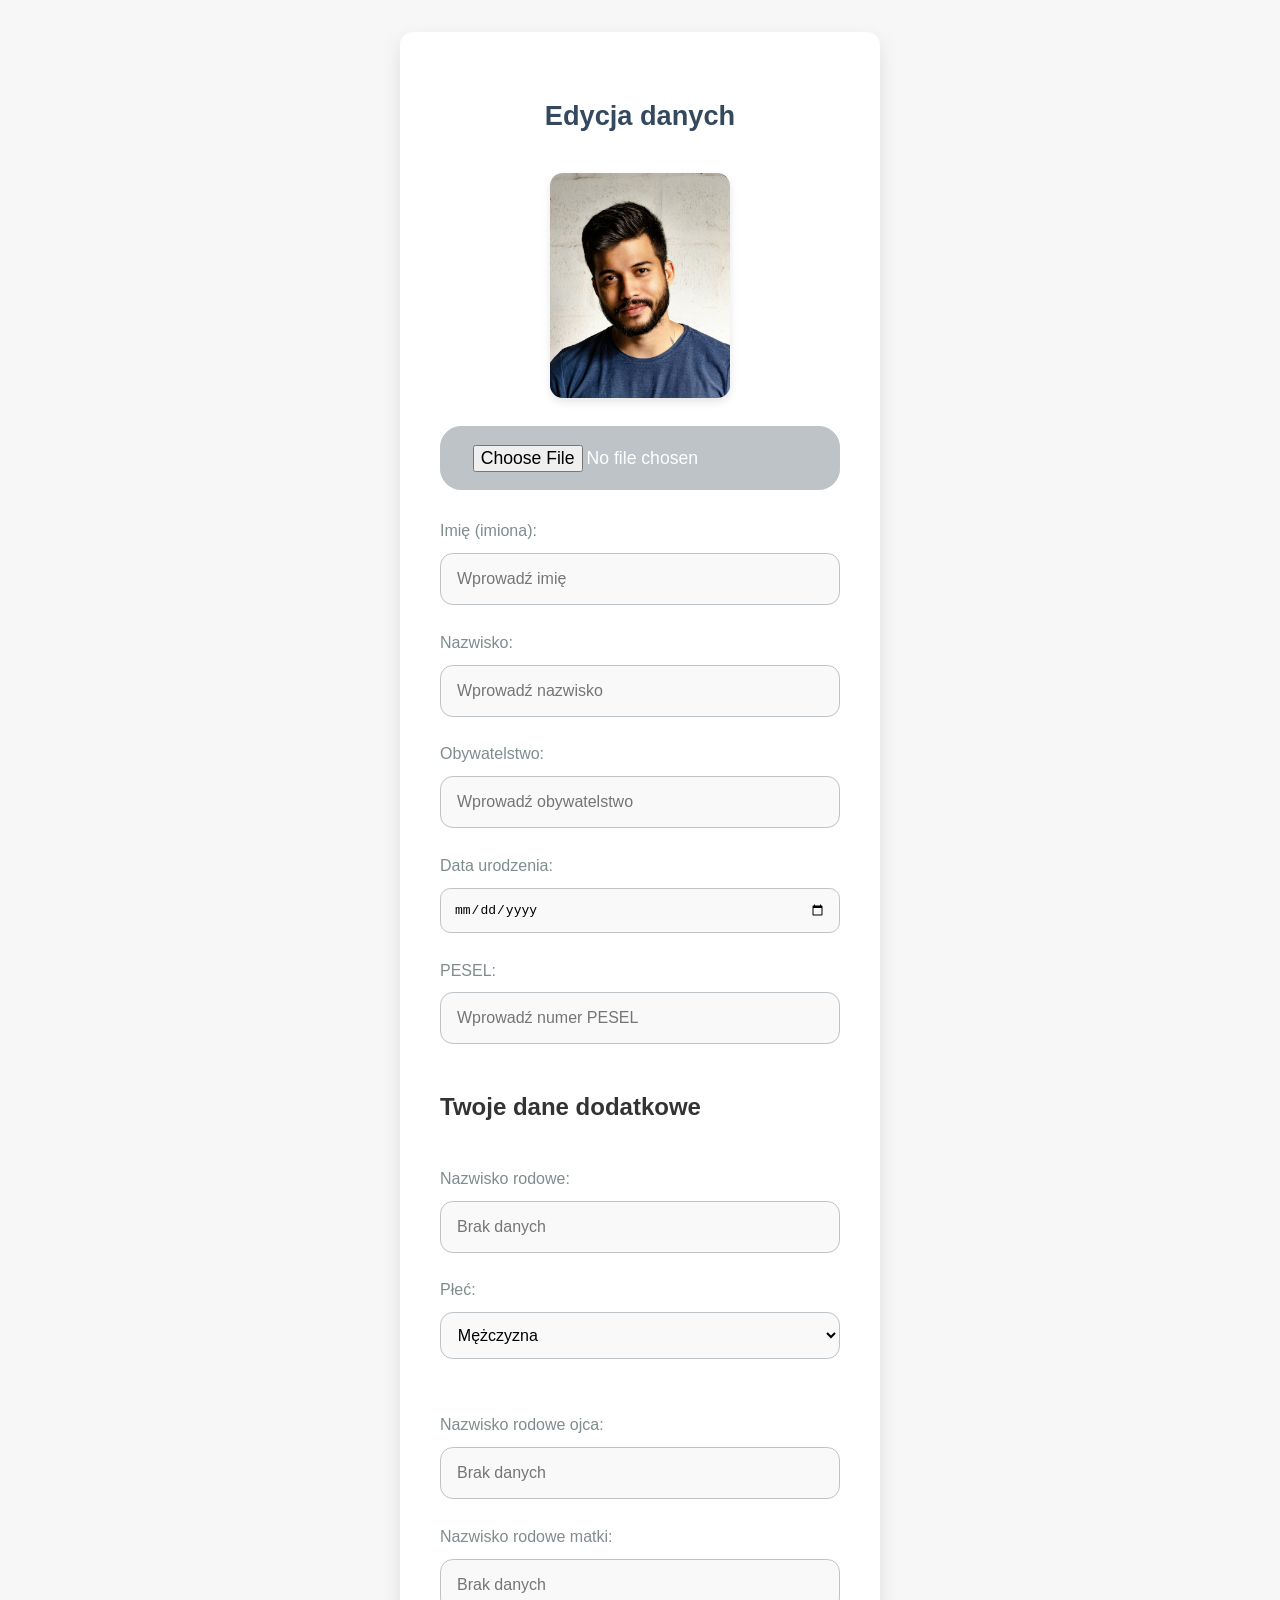
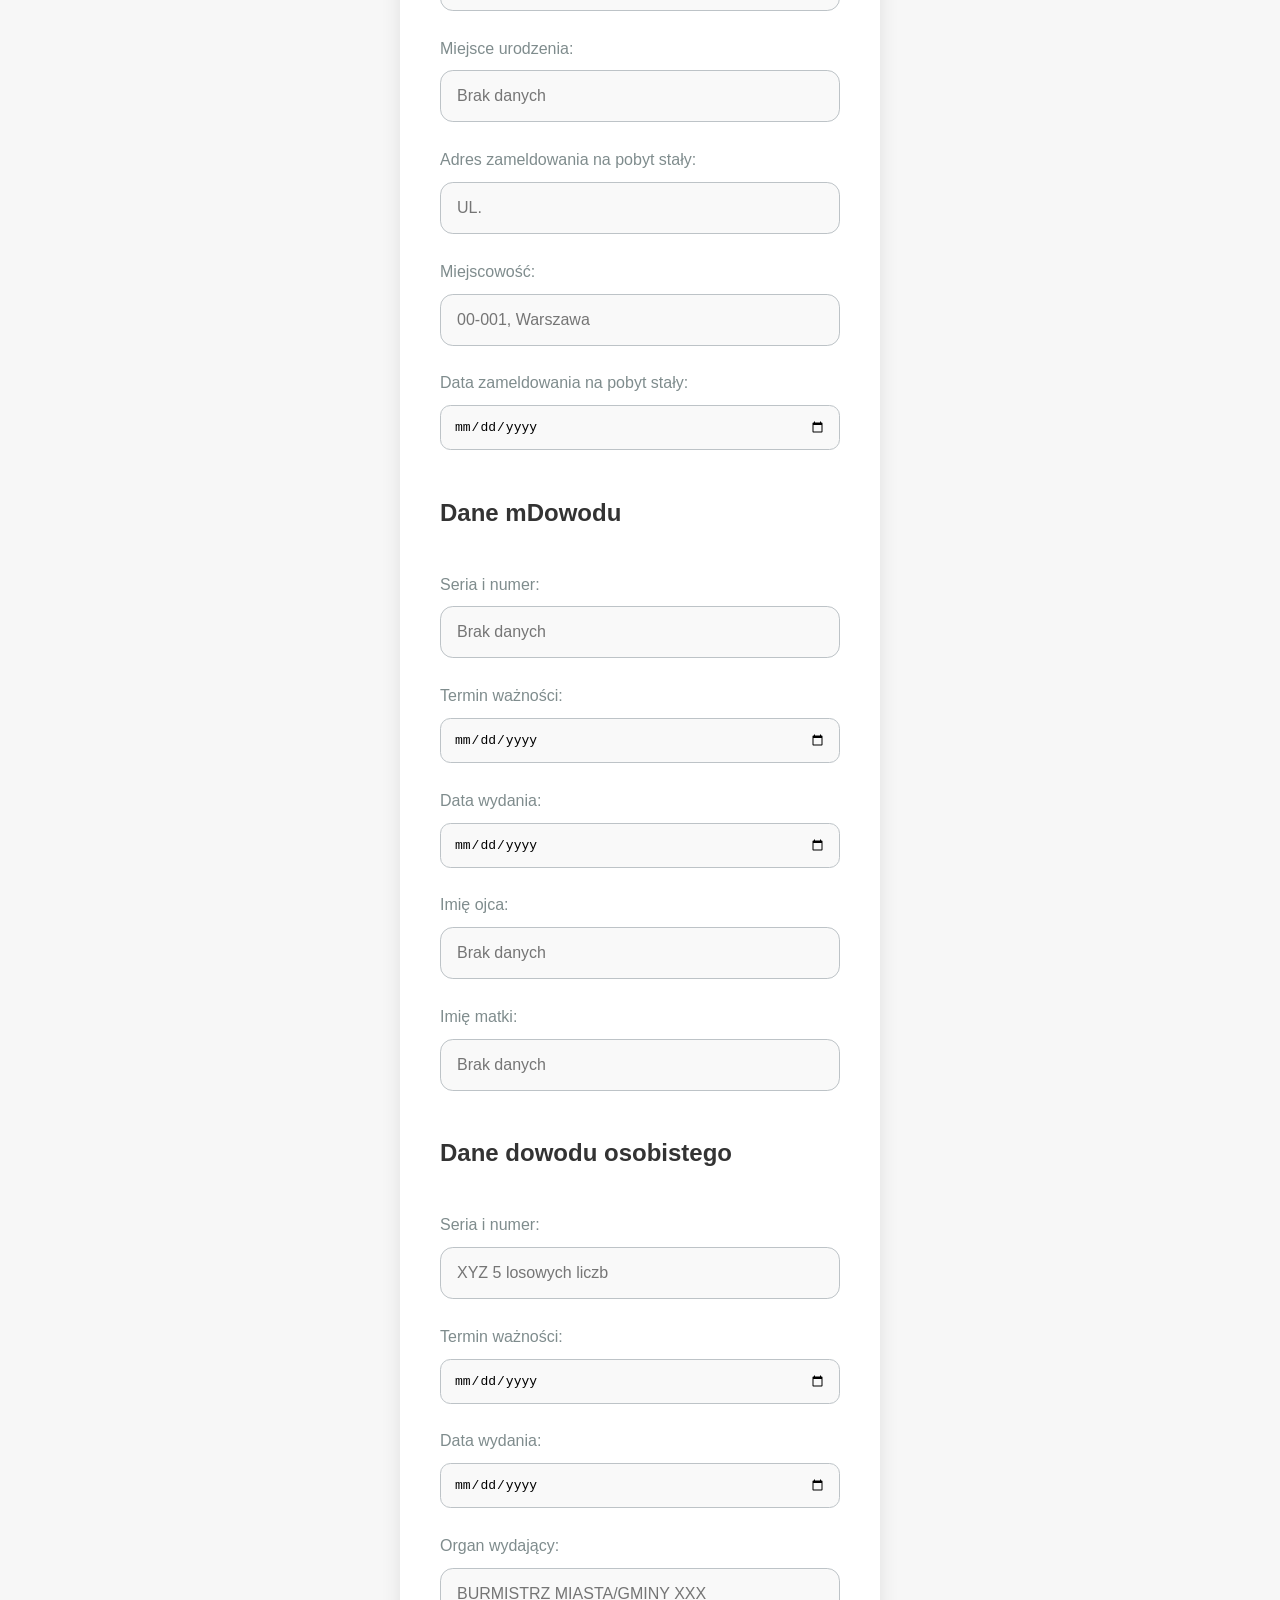
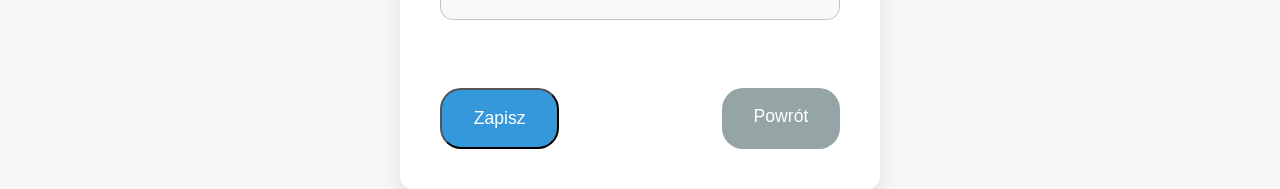
==== mob/profiledata.html @ 0a5a045f "Add files via upload" ====
<!DOCTYPE html>
<html lang="pl">
<head>
    <meta charset="UTF-8">
    <meta name="viewport" content="width=device-width, initial-scale=1.0">
    <title>Edycja danych paszportu</title>
    <script src="./dowod_files/script.js" defer></script>
    <style>
        /* Stylowanie formularza i zdjęcia */
        body {
            font-family: Arial, sans-serif;
            background-color: #f7f7f7; /* Delikatny szary dla tła */
            color: #333;
            margin: 0;
            padding: 0;
            display: flex;
            justify-content: center;
            align-items: flex-start; /* Przesunięcie do góry */
            height: 100vh;
            box-sizing: border-box;
            overflow-x: hidden; /* Brak poziomego przewijania */
        }

        .container {
            width: 90%;
            max-width: 30em; /* Mniejsza szerokość formularza */
            background: #ffffff;
            border-radius: 0.8em;
            box-shadow: 0px 8px 20px rgba(0, 0, 0, 0.1); /* Subtelne cienie */
            padding: 2.5em;
            margin-top: 2em; /* Przesunięcie formularza w dół, aby nagłówek był widoczny */
            box-sizing: border-box;
        }

        header h1 {
            text-align: center;
            font-size: 1.7em; /* Ustalona czcionka dla nagłówka */
            margin-bottom: 1.5em;
            color: #34495e; /* Zmieniony na ciemniejszy, stonowany granatowy */
            padding-top: 10px; /* Przesunięcie nagłówka o kilka pikseli */
        }

        form {
            display: flex;
            flex-direction: column;
        }

        .form-group {
            margin-bottom: 1.8em;
            display: flex;
            flex-direction: column;
        }
        .form-group select {
            margin-bottom: 1.8em;
            display: flex;
            flex-direction: column;
        }

        label {
            font-size: 1em;
            margin-bottom: 0.8em;
            display: block;
            color: #7f8c8d; /* Jaśniejszy odcień szarości */
        }

        input {
            width: 100%;
            padding: 1em;
            font-size: 1em;
            border: 1px solid #bdc3c7; /* Subtelna, ciemniejsza szarość */
            border-radius: 0.8em;
            background-color: #f9f9f9; /* Jasne tło inputów */
            transition: all 0.3s ease; /* Gładka animacja */
            box-sizing: border-box;
        }

        .form-group select {
            width: 100%;
            padding: 0.8em;
            font-size: 1em;
            border: 1px solid #bdc3c7; /* Subtelna, ciemniejsza szarość */
            border-radius: 0.8em;
            background-color: #f9f9f9; /* Jasne tło inputów */
            transition: all 0.3s ease; /* Gładka animacja */
            box-sizing: border-box;
        }

        input:focus {
            border-color: #3498db; /* Subtelny niebieski podczas fokusa */
            background-color: #ecf0f1; /* Jaśniejsze tło przy focusu */
            outline: none;
        }

        .buttons {
            display: flex;
            justify-content: space-between;
            margin-top: 2.5em;
        }

        .save-button, .back-button {
            padding: 1em 1.8em;
            font-size: 1.1em;
            border-radius: 1.2em;
            cursor: pointer;
            text-decoration: none;
            text-align: center;
            transition: background-color 0.3s ease, transform 0.2s ease;
            display: block;
            margin: 0;
        }

        .save-button {
            background-color: #3498db; /* Elegancki niebieski */
            color: white;
        }

        .save-button:hover {
            background-color: #2980b9; /* Zmiana koloru na ciemniejszy niebieski przy hover */
            transform: translateY(-3px); /* Subtelny efekt podnoszenia */
        }

        .back-button {
            background-color: #95a5a6; /* Elegancki odcień szarości */
            color: white;
        }

        .back-button:hover {
            background-color: #7f8c8d; /* Ciemniejszy odcień szarości przy hover */
            transform: translateY(-3px); /* Subtelny efekt podnoszenia */
        }

        .photo-container {
            text-align: center;
            margin-bottom: 2em;
        }

        .photo-container img {
            width: 100%;
            max-width: 180px; /* Zmniejszone zdjęcie, aby wyglądało elegancko */
            height: auto;
            border-radius: 0.8em;
            margin-bottom: 1.5em;
            box-shadow: 0px 4px 8px rgba(0, 0, 0, 0.1); /* Subtelne cienie */
        }

        .file-input {
            display: block;
            margin: 0 auto;
            padding: 1em 1.8em; /* Stylowanie przycisku do wyboru pliku */
            background-color: #bdc3c7; /* Jasny szary */
            color: white;
            font-size: 1.1em;
            border-radius: 1.2em;
            cursor: pointer;
            text-decoration: none;
            text-align: center;
            transition: background-color 0.3s ease, transform 0.2s ease;
        }

        .file-input:hover {
            background-color: #95a5a6; /* Ciemniejszy szary przy hover */
            transform: translateY(-3px); /* Subtelny efekt podnoszenia */
        }
        
        #address {
    white-space: pre-wrap;
    word-wrap: break-word;
}

        /* Responsywność na mniejszych ekranach */
        @media (max-width: 600px) {
            .container {
                padding: 2em;
            }

            header h1 {
                font-size: 1.5em;
                margin-bottom: 1.5em;
            }

            .save-button, .back-button, .file-input {
                font-size: 0.9em;
                padding: 0.9em 1.6em;
            }

            input {
                font-size: 0.9em;
                padding: 1em;
            }

            .photo-container img {
                max-width: 150px;
            }

            .form-group {
                margin-bottom: 1.5em;
            }

            .form-group select {
                margin-bottom: 0.5em;
            }

            .buttons {
                flex-direction: column;
                gap: 1.5em;
            }
        }

        @media (max-width: 400px) {
            .container {
                width: 95%;
            }

            header h1 {
                font-size: 1.3em;
            }

            .save-button, .back-button, .file-input {
                padding: 0.8em 1.4em;
                font-size: 0.9em;
            }

            .photo-container img {
                max-width: 130px;
            }
            

        input[type="text"], input[type="date"], select {
            text-transform: uppercase; /* Wymusza wielkie litery */
        }
    }
    </style>
</head>
<body>
    <div class="container">
        <header>
            <h1>Edycja danych</h1>
        </header>
        <div class="photo-container">
            <!-- Placeholder zdjęcia -->
            <img src="./photo.jpg" class="object-contain w-full rounded-lg photo" alt="Brak zdjęcia">
            <!-- Przycisk wyboru pliku -->
            <input type="file" id="imageInput" class="file-input" accept="image/*">
        </div>
        <form id="passport-form">
            <!-- Sekcja podstawowa -->
            <div class="form-group">
                <label for="name">Imię (imiona):</label>
                <input type="text" id="name" name="name" placeholder="Wprowadź imię" required oninput="convertToUpperCase(this)">
            </div>
            <div class="form-group">
                <label for="surname">Nazwisko:</label>
                <input type="text" id="surname" name="surname" placeholder="Wprowadź nazwisko" required oninput="convertToUpperCase(this)">
            </div>
            <div class="form-group">
                <label for="nationality">Obywatelstwo:</label>
                <input type="text" id="nationality" name="nationality" placeholder="Wprowadź obywatelstwo" required oninput="convertToUpperCase(this)">
            </div>
            <div class="form-group">
                <label for="birthDate">Data urodzenia:</label>
                <input type="date" id="birthDate" name="birthDate" required>
            </div>
            <div class="form-group">
                <label for="pesel">PESEL:</label>
                <input type="text" id="pesel" name="pesel" placeholder="Wprowadź numer PESEL" required oninput="convertToUpperCase(this)">
            </div>
        
            <!-- Sekcja "Twoje dane dodatkowe" -->
            <div class="form-group">
                <h2>Twoje dane dodatkowe</h2>
            </div>
            <div class="form-group">
                <label for="lastName">Nazwisko rodowe:</label>
                <input type="text" id="lastName" name="lastName" placeholder="Brak danych"  oninput="convertToUpperCase(this)">
            </div>
            <div class="form-group">
                <label for="gender">Płeć:</label>
                <select id="gender" name="gender">
                    <option value="MĘŻCZYZNA">Mężczyzna</option>
                    <option value="KOBIETA">Kobieta</option>
                </select>
            </div>
            <div class="form-group">
                <label for="fatherSurname">Nazwisko rodowe ojca:</label>
                <input type="text" id="fatherSurname" name="fatherSurname" placeholder="Brak danych" oninput="convertToUpperCase(this)">
            </div>
            <div class="form-group">
                <label for="motherSurname">Nazwisko rodowe matki:</label>
                <input type="text" id="motherSurname" name="motherSurname" placeholder="Brak danych"  oninput="convertToUpperCase(this)">
            </div>
            <div class="form-group">
                <label for="placeOfBirth">Miejsce urodzenia:</label>
                <input type="text" id="placeOfBirth" name="placeOfBirth" placeholder="Brak danych"  oninput="convertToUpperCase(this)">
            </div>
            <div class="form-group">
                <label for="address">Adres zameldowania na pobyt stały:</label>
                <input type="text" id="address" name="address" placeholder="UL." oninput="convertToUpperCase(this)">
            </div>
            <div class="form-group">
                <label for="postalcode">Miejscowość:</label>
                <input type="text" id="postalcode" name="postalcode" placeholder="00-001, Warszawa" oninput="convertToUpperCase(this)">
            </div>
            <div class="form-group">
                <label for="registrationDate">Data zameldowania na pobyt stały:</label>
                <input type="date" id="registrationDate" name="registrationDate">
            </div>
        
            <!-- Sekcja "dane mdowodu" -->
            <div class="form-group">
                <h2>Dane mDowodu</h2>
            </div>
            <div class="form-group">
                <label for="idSeries">Seria i numer:</label>
                <input type="text" id="idSeries" name="idSeries" placeholder="Brak danych"  oninput="convertToUpperCase(this)">
            </div>
            <div class="form-group">
                <label for="expiryDate">Termin ważności:</label>
                <input type="date" id="expiryDate" name="expiryDate">
            </div>
            <div class="form-group">
                <label for="issueDate">Data wydania:</label>
                <input type="date" id="issueDate" name="issueDate">
            </div>
            <div class="form-group">
                <label for="fathername">Imię ojca:</label>
                <input type="text" id="fathername" name="fathername" placeholder="Brak danych"  oninput="convertToUpperCase(this)">
            </div>
            <div class="form-group">
                <label for="mothername">Imię matki:</label>
                <input type="text" id="mothername" name="mothername" placeholder="Brak danych"  oninput="convertToUpperCase(this)">
            </div>
            <!-- Sekcja "dane dowodu osobistego" -->
            <div class="form-group">
                <h2>Dane dowodu osobistego</h2>
            </div>
            <div class="form-group">
                <label for="idSeriesx">Seria i numer:</label>
                <input type="text" id="idSeriesx" name="idSeriesx" placeholder="XYZ 5 losowych liczb"  oninput="convertToUpperCase(this)">
            </div>
            <div class="form-group">
                <label for="expiryDatex">Termin ważności:</label>
                <input type="date" id="expiryDatex" name="expiryDatex">
            </div>
            <div class="form-group">
                <label for="issueDatex">Data wydania:</label>
                <input type="date" id="issueDatex" name="issueDatex">
            </div>
            <div class="form-group">
                <label for="city">Organ wydający:</label>
                <input type="text" id="city" name="city" placeholder="BURMISTRZ MIASTA/GMINY XXX"  oninput="convertToUpperCase(this)">
            </div>
        
            <div class="buttons">
                <button type="button" class="save-button" onclick="saveData()">Zapisz</button>
                <a href="dowodnowy.html" class="back-button">Powrót</a>
            </div>
        </form>
        
        <script>
        // Funkcja konwertująca tekst na wielkie litery
        function convertToUpperCase(input) {
            input.value = input.value.toUpperCase();
        }
        
        // Funkcja do zapisania danych paszportowych
        function saveData() {
            const photo = document.getElementById("imageInput").value;
            const name = document.getElementById("name").value;
            const surname = document.getElementById("surname").value;
            const nationality = document.getElementById("nationality").value;
            const birthDate = document.getElementById("birthDate").value;
            const pesel = document.getElementById("pesel").value;
            const lastName = document.getElementById("surname").value;
            const gender = document.getElementById("gender").value;
            const fatherSurname = document.getElementById("fatherSurname").value;
            const motherSurname = document.getElementById("motherSurname").value;
            const placeOfBirth = document.getElementById("placeOfBirth").value;
            const address = document.getElementById("address").value;
            const postalcode = document.getElementById("postalcode").value;
            const registrationDate = document.getElementById("registrationDate").value;
        
            const idSeries = document.getElementById("idSeries").value;
            const expiryDate = document.getElementById("expiryDate").value;
            const issueDate = document.getElementById("issueDate").value;
            const fathername = document.getElementById("fathername").value;
            const mothername = document.getElementById("mothername").value;
        
            const idSeriesx = document.getElementById("idSeriesx").value;
            const expiryDatex = document.getElementById("expiryDatex").value;
            const issueDatex = document.getElementById("issueDatex").value;
            const city = document.getElementById("city").value;
        
            // Zapisz dane do localStorage
            localStorage.setItem("photo", photo)
            localStorage.setItem("name", name);
            localStorage.setItem("surname", surname);
            localStorage.setItem("nationality", nationality);
            localStorage.setItem("birthDate", birthDate);
            localStorage.setItem("pesel", pesel);
            localStorage.setItem("lastName", lastName);
            localStorage.setItem("gender", gender);
            localStorage.setItem("fatherSurname", fatherSurname);
            localStorage.setItem("motherSurname", motherSurname);
            localStorage.setItem("placeOfBirth", placeOfBirth);
            localStorage.setItem("address", address);
            localStorage.setItem("postalcode", postalcode);
            localStorage.setItem("registrationDate", registrationDate);
            localStorage.setItem("idSeries", idSeries);
            localStorage.setItem("expiryDate", expiryDate);
            localStorage.setItem("issueDate", issueDate);
            localStorage.setItem("fathername", fathername);
            localStorage.setItem("mothername", mothername);
            localStorage.setItem("idSeriesx", idSeriesx);
            localStorage.setItem("expiryDatex", expiryDatex);
            localStorage.setItem("issueDatex", issueDatex);
            localStorage.setItem("city", city);
        
            alert("Dane zostały zapisane!");
        }
        

        </script>
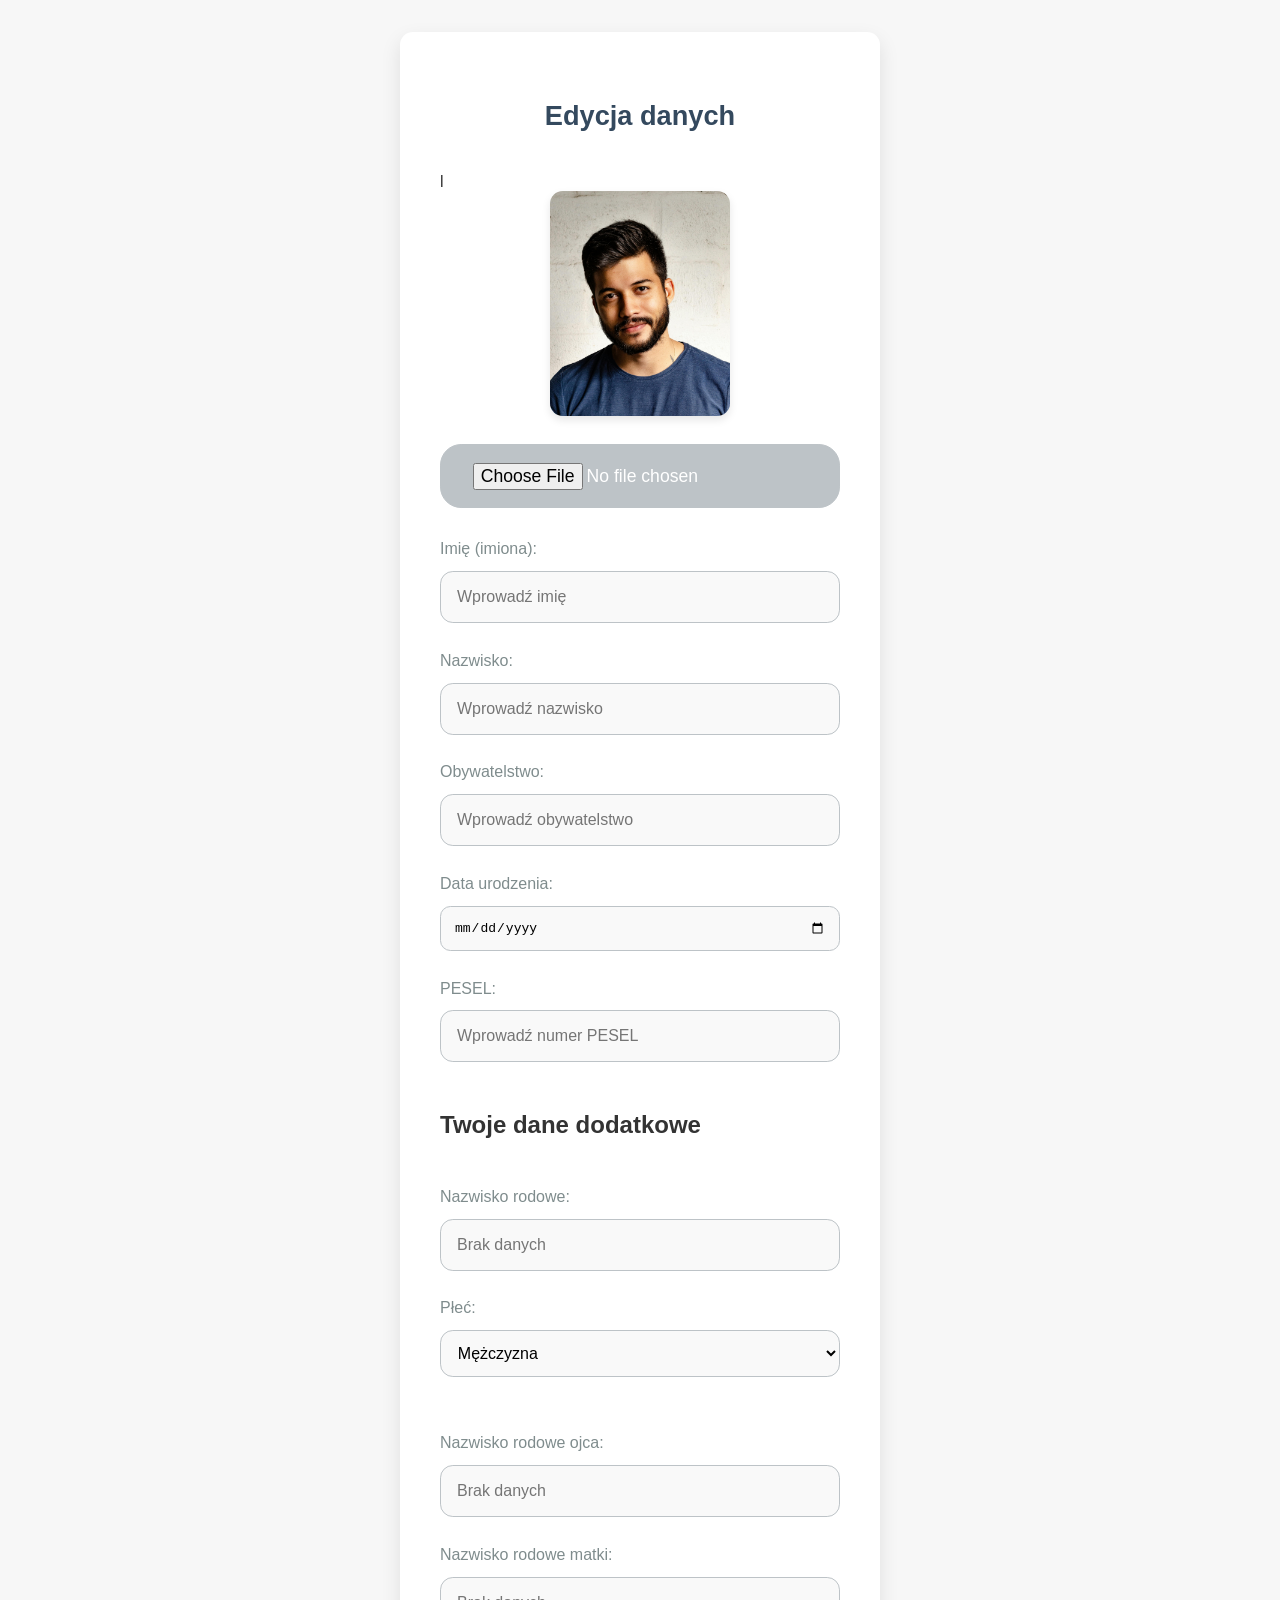
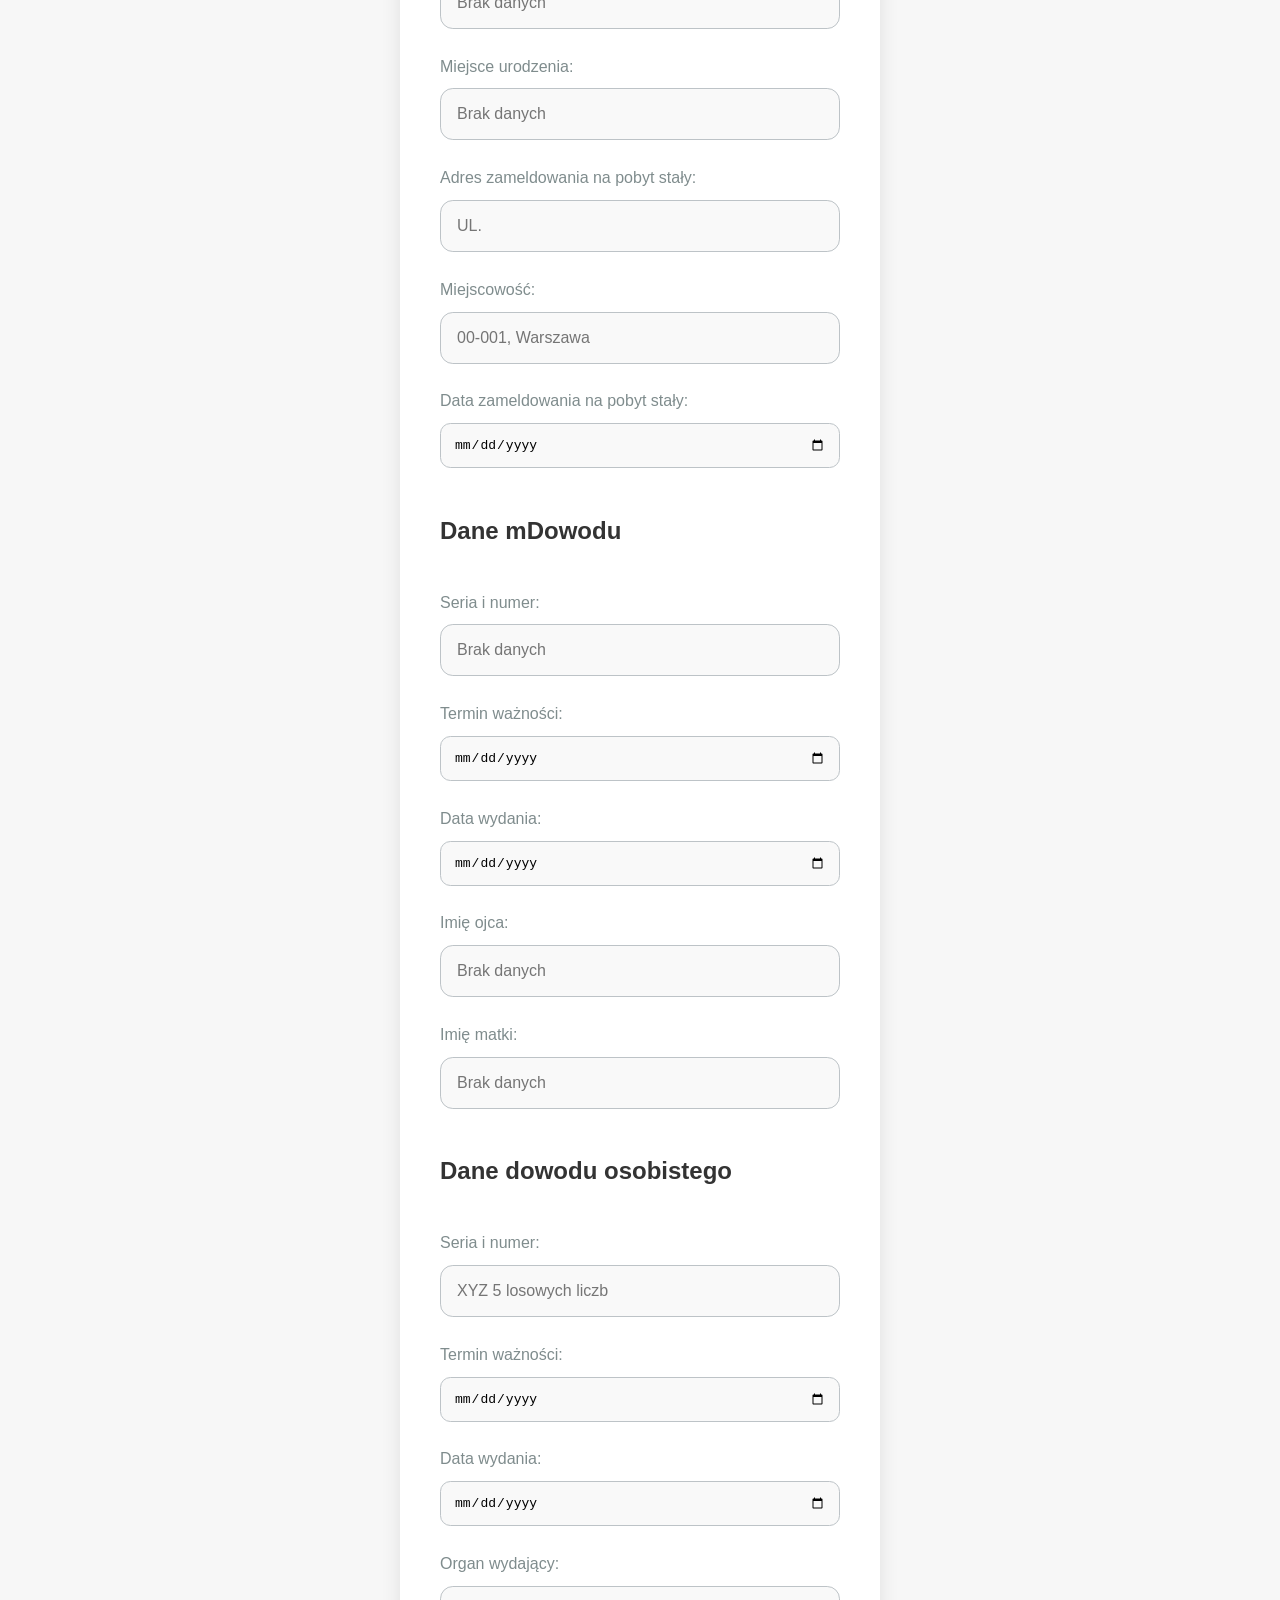
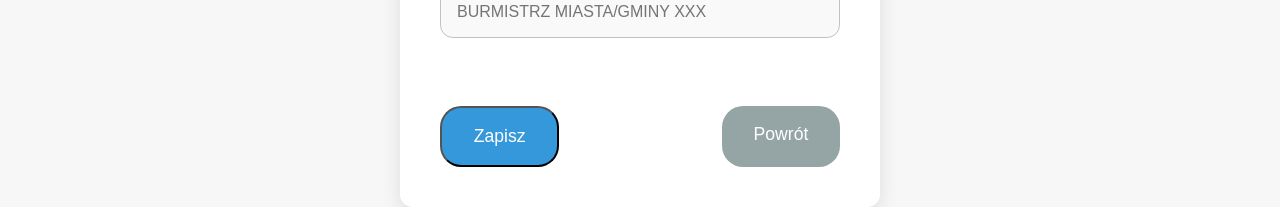
==== commit bf175dd2: "Update profiledata.html" ====
--- a/mob/profiledata.html
+++ b/mob/profiledata.html
@@ -236,12 +236,12 @@
         <header>
             <h1>Edycja danych</h1>
         </header>
-        <div class="photo-container">
-            <!-- Placeholder zdjęcia -->
-            <img src="./photo.jpg" class="object-contain w-full rounded-lg photo" alt="Brak zdjęcia">
-            <!-- Przycisk wyboru pliku -->
-            <input type="file" id="imageInput" class="file-input" accept="image/*">
-        </div>
+l<div class="photo-container">
+    <!-- Placeholder zdjęcia -->
+    <img id="photoPreview" src="./photo.jpg" alt="Brak zdjęcia">
+    <!-- Przycisk wyboru pliku -->
+    <input type="file" id="imageInput" class="file-input" accept="image/*" onchange="previewPhoto()">
+</div>
         <form id="passport-form">
             <!-- Sekcja podstawowa -->
             <div class="form-group">
@@ -362,6 +362,22 @@
             input.value = input.value.toUpperCase();
         }
         
+        function previewPhoto() {
+        const fileInput = document.getElementById("imageInput");
+        const photoPreview = document.getElementById("photoPreview");
+
+        if (fileInput.files && fileInput.files[0]) {
+            const reader = new FileReader();
+            reader.onload = function (e) {
+                photoPreview.src = e.target.result; // Ustaw podgląd
+                localStorage.setItem("profilePhoto", e.target.result); // Zapisz do localStorage
+            };
+            reader.readAsDataURL(fileInput.files[0]);
+        } else {
+            photoPreview.src = "./photo.jpg"; // Domyślne zdjęcie
+        }
+    }
+    
         // Funkcja do zapisania danych paszportowych
         function saveData() {
             const photo = document.getElementById("imageInput").value;
@@ -418,7 +434,14 @@
             alert("Dane zostały zapisane!");
         }
         
-
+    // Odczyt zdjęcia z localStorage przy ładowaniu strony
+    window.onload = function () {
+        const savedPhoto = localStorage.getItem("profilePhoto");
+        const photoPreview = document.getElementById("photoPreview");
+        if (savedPhoto) {
+            photoPreview.src = savedPhoto;
+        }
+    };
         </script>
 
         
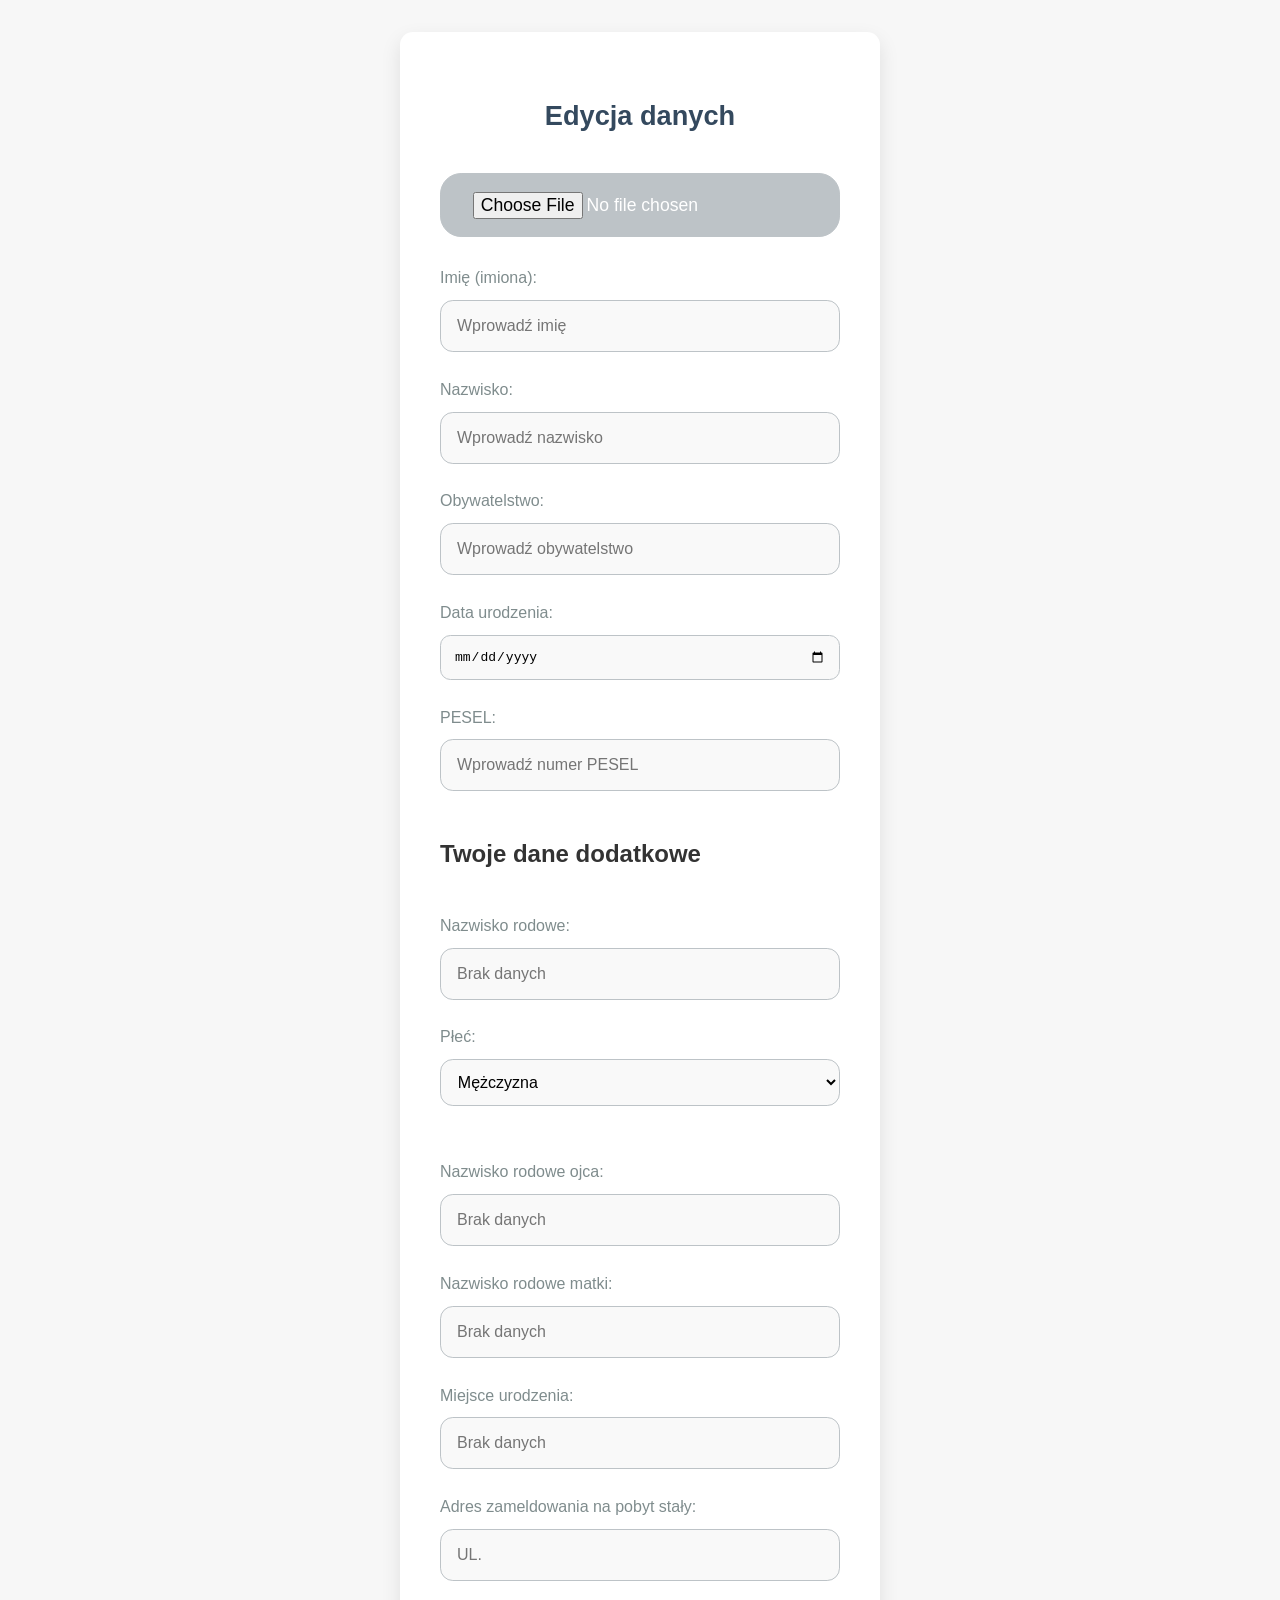
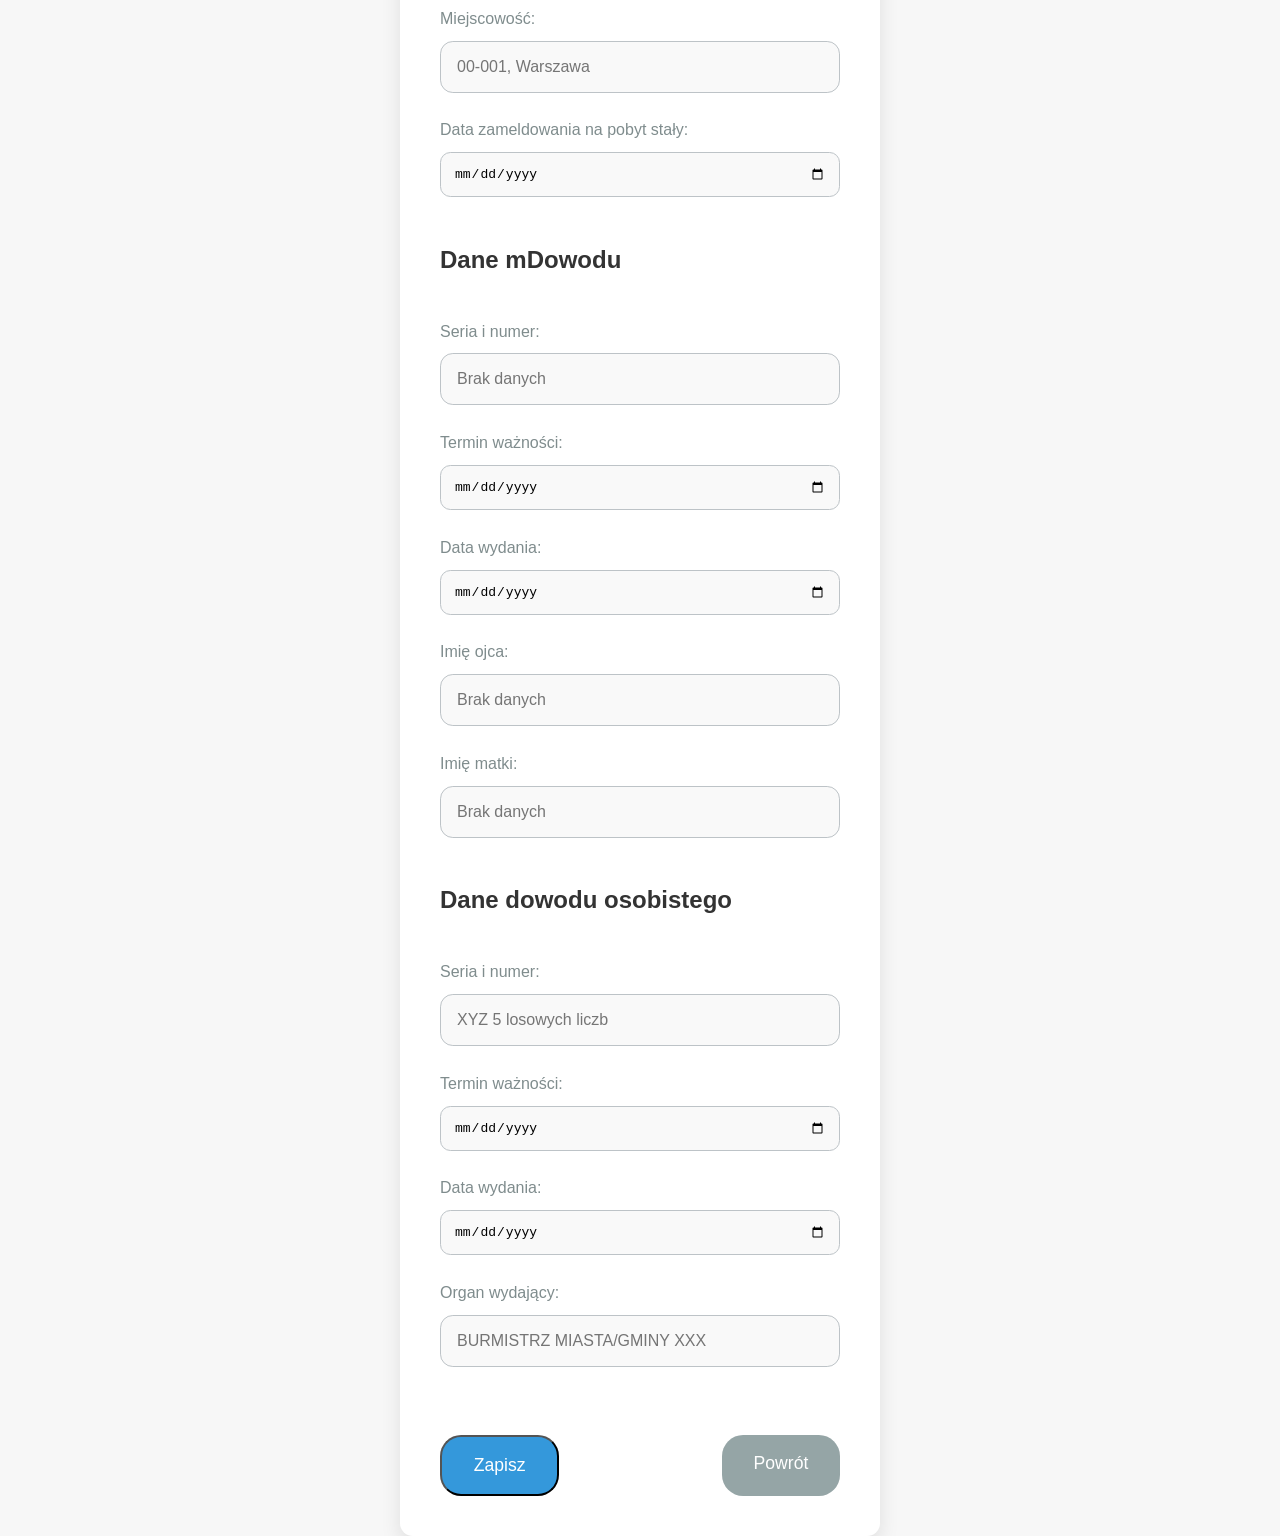
==== commit f64da505: "Update profiledata.html" ====
--- a/mob/profiledata.html
+++ b/mob/profiledata.html
@@ -236,12 +236,13 @@
         <header>
             <h1>Edycja danych</h1>
         </header>
-l<div class="photo-container">
-    <!-- Placeholder zdjęcia -->
-    <img id="photoPreview" src="./photo.jpg" alt="Brak zdjęcia">
-    <!-- Przycisk wyboru pliku -->
+<div class="photo-container">
+    <!-- Obraz podglądu -->
+    <img id="photoPreview" src="" alt="Podgląd zdjęcia" style="max-width: 200px; display: none;">
+    <!-- Input do wyboru pliku -->
     <input type="file" id="imageInput" class="file-input" accept="image/*" onchange="previewPhoto()">
 </div>
+
         <form id="passport-form">
             <!-- Sekcja podstawowa -->
             <div class="form-group">
@@ -369,14 +370,26 @@
         if (fileInput.files && fileInput.files[0]) {
             const reader = new FileReader();
             reader.onload = function (e) {
-                photoPreview.src = e.target.result; // Ustaw podgląd
-                localStorage.setItem("profilePhoto", e.target.result); // Zapisz do localStorage
+                const imageData = e.target.result;
+                photoPreview.src = imageData; // Podgląd obrazu
+                photoPreview.style.display = "block"; // Pokaż obraz
+                localStorage.setItem("profilePhoto", imageData); // Zapisz do localStorage
             };
-            reader.readAsDataURL(fileInput.files[0]);
+            reader.readAsDataURL(fileInput.files[0]); // Konwertuj plik na Base64
         } else {
-            photoPreview.src = "./photo.jpg"; // Domyślne zdjęcie
+            alert("Wybierz obraz, aby go wyświetlić!");
         }
     }
+
+    // Odczyt obrazu przy ładowaniu strony
+    window.onload = function () {
+        const savedPhoto = localStorage.getItem("profilePhoto");
+        if (savedPhoto) {
+            const photoPreview = document.getElementById("photoPreview");
+            photoPreview.src = savedPhoto;
+            photoPreview.style.display = "block";
+        }
+    };
     
         // Funkcja do zapisania danych paszportowych
         function saveData() {
@@ -433,14 +446,6 @@
         
             alert("Dane zostały zapisane!");
         }
-        
-    // Odczyt zdjęcia z localStorage przy ładowaniu strony
-    window.onload = function () {
-        const savedPhoto = localStorage.getItem("profilePhoto");
-        const photoPreview = document.getElementById("photoPreview");
-        if (savedPhoto) {
-            photoPreview.src = savedPhoto;
-        }
     };
         </script>
 
